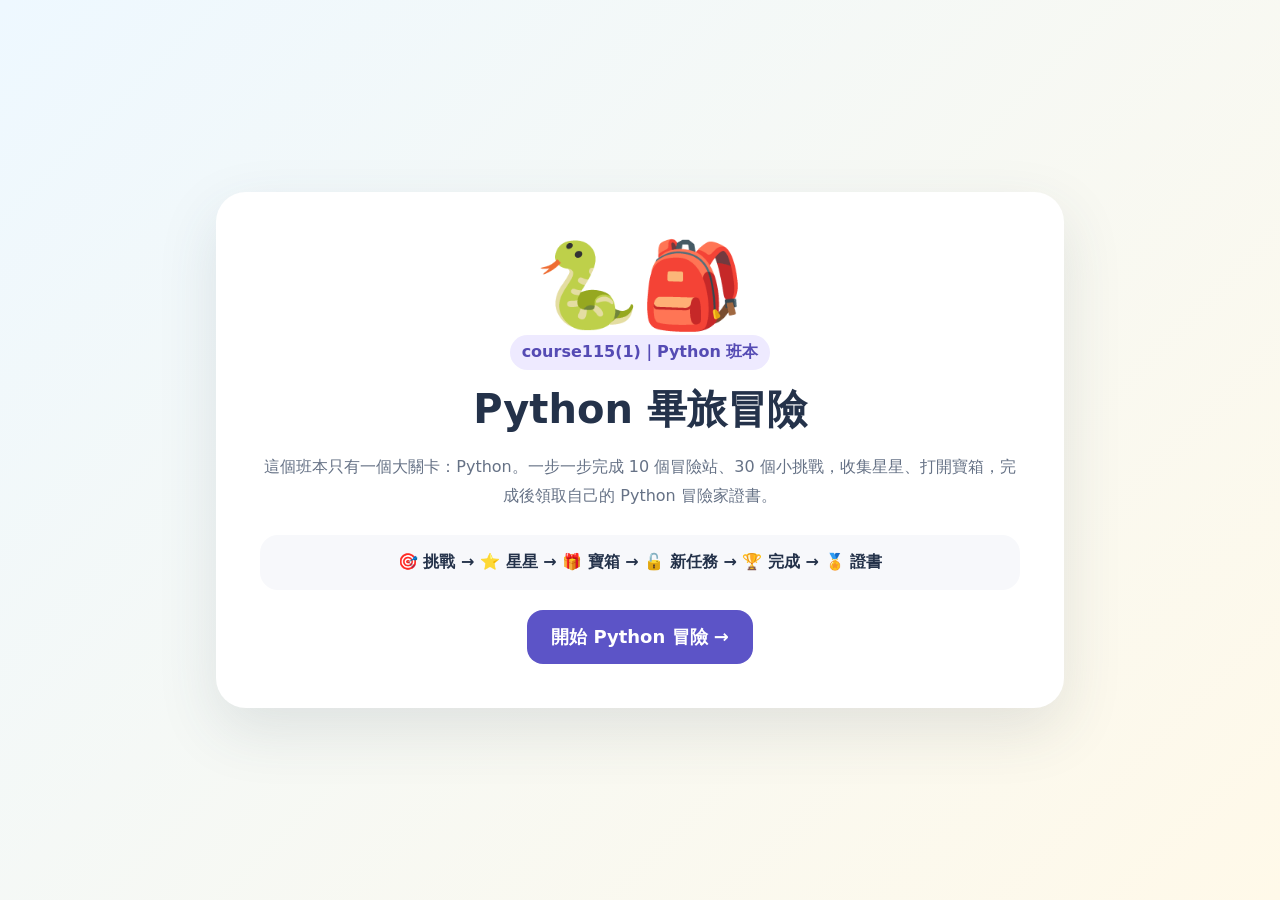
==== index.html @ 56f0631f "Add files via upload Create Python adventure course115-1" ====
<!doctype html>
<html lang="zh-Hant"><head><meta charset="utf-8"><meta name="viewport" content="width=device-width,initial-scale=1">
<title>course115(1)｜Python 冒險班本</title>
<style>
body{margin:0;font-family:system-ui,-apple-system,"Noto Sans TC",sans-serif;background:linear-gradient(135deg,#eef8ff,#fff9e9);color:#24324a;min-height:100vh;display:grid;place-items:center}
main{width:min(760px,90vw);background:#fff;padding:44px;border-radius:30px;box-shadow:0 22px 60px #34475b20;text-align:center}
.hero{font-size:84px}.tag{display:inline-block;background:#eeeaff;color:#554bb4;padding:7px 12px;border-radius:999px;font-weight:800}
h1{font-size:40px;margin:12px 0}.start{display:inline-block;margin-top:20px;background:#5c54c7;color:#fff;text-decoration:none;padding:15px 24px;border-radius:16px;font-weight:900;font-size:18px}
p{line-height:1.8;color:#667286}.route{margin-top:25px;background:#f7f8fb;border-radius:18px;padding:17px;font-weight:700}
</style></head><body><main>
<div class="hero">🐍🎒</div><span class="tag">course115(1)｜Python 班本</span>
<h1>Python 畢旅冒險</h1>
<p>這個班本只有一個大關卡：Python。一步一步完成 10 個冒險站、30 個小挑戰，收集星星、打開寶箱，完成後領取自己的 Python 冒險家證書。</p>
<div class="route">🎯 挑戰 → ⭐ 星星 → 🎁 寶箱 → 🔓 新任務 → 🏆 完成 → 🏅 證書</div>
<a class="start" href="11601/python.html">開始 Python 冒險 →</a>
</main></body></html>
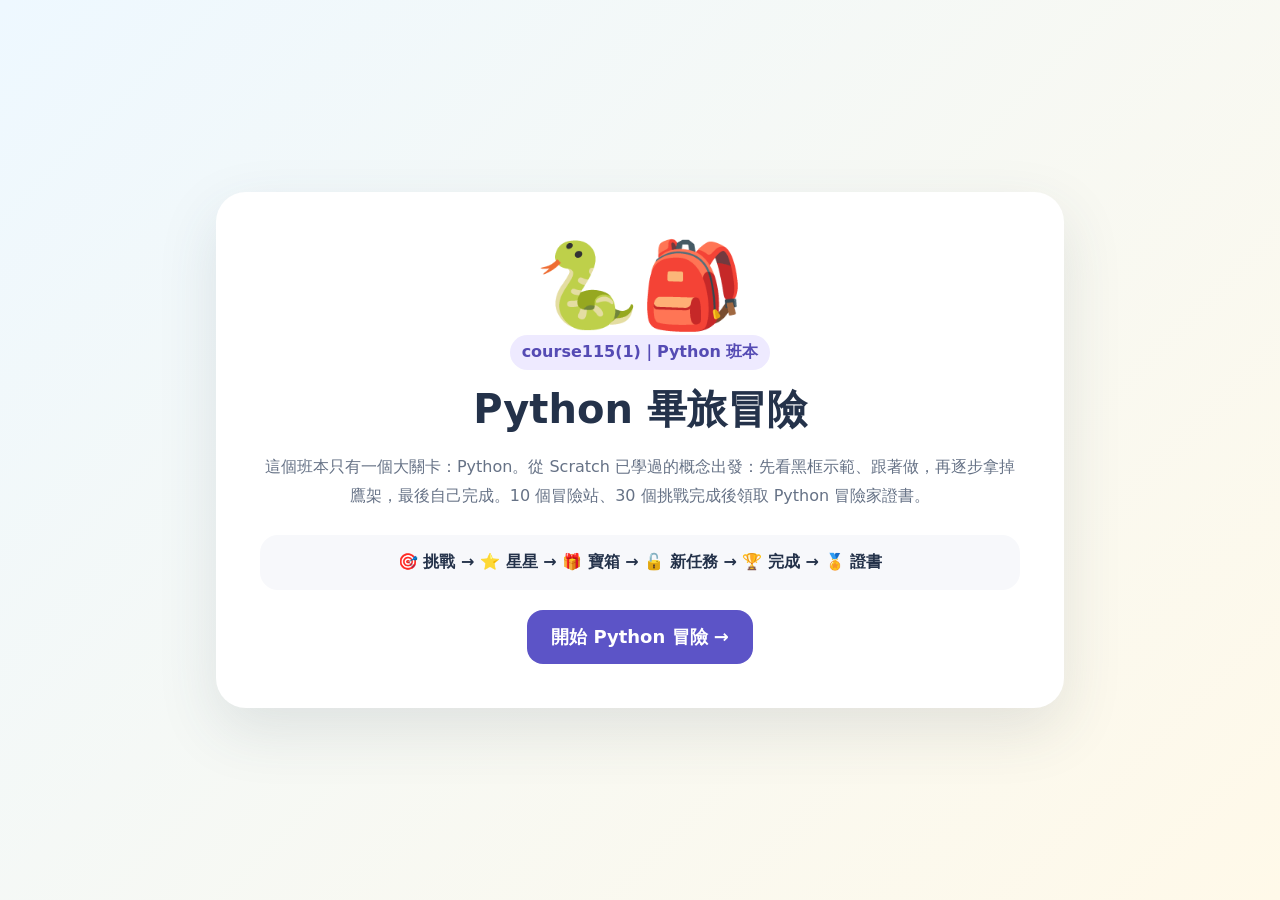
==== commit 4b96e4a8: "Add files via upload Upgrade course115-1 to Python student v2" ====
--- a/index.html
+++ b/index.html
@@ -10,7 +10,7 @@
 </style></head><body><main>
 <div class="hero">🐍🎒</div><span class="tag">course115(1)｜Python 班本</span>
 <h1>Python 畢旅冒險</h1>
-<p>這個班本只有一個大關卡：Python。一步一步完成 10 個冒險站、30 個小挑戰，收集星星、打開寶箱，完成後領取自己的 Python 冒險家證書。</p>
+<p>這個班本只有一個大關卡：Python。從 Scratch 已學過的概念出發：先看黑框示範、跟著做，再逐步拿掉鷹架，最後自己完成。10 個冒險站、30 個挑戰完成後領取 Python 冒險家證書。</p>
 <div class="route">🎯 挑戰 → ⭐ 星星 → 🎁 寶箱 → 🔓 新任務 → 🏆 完成 → 🏅 證書</div>
 <a class="start" href="11601/python.html">開始 Python 冒險 →</a>
 </main></body></html>
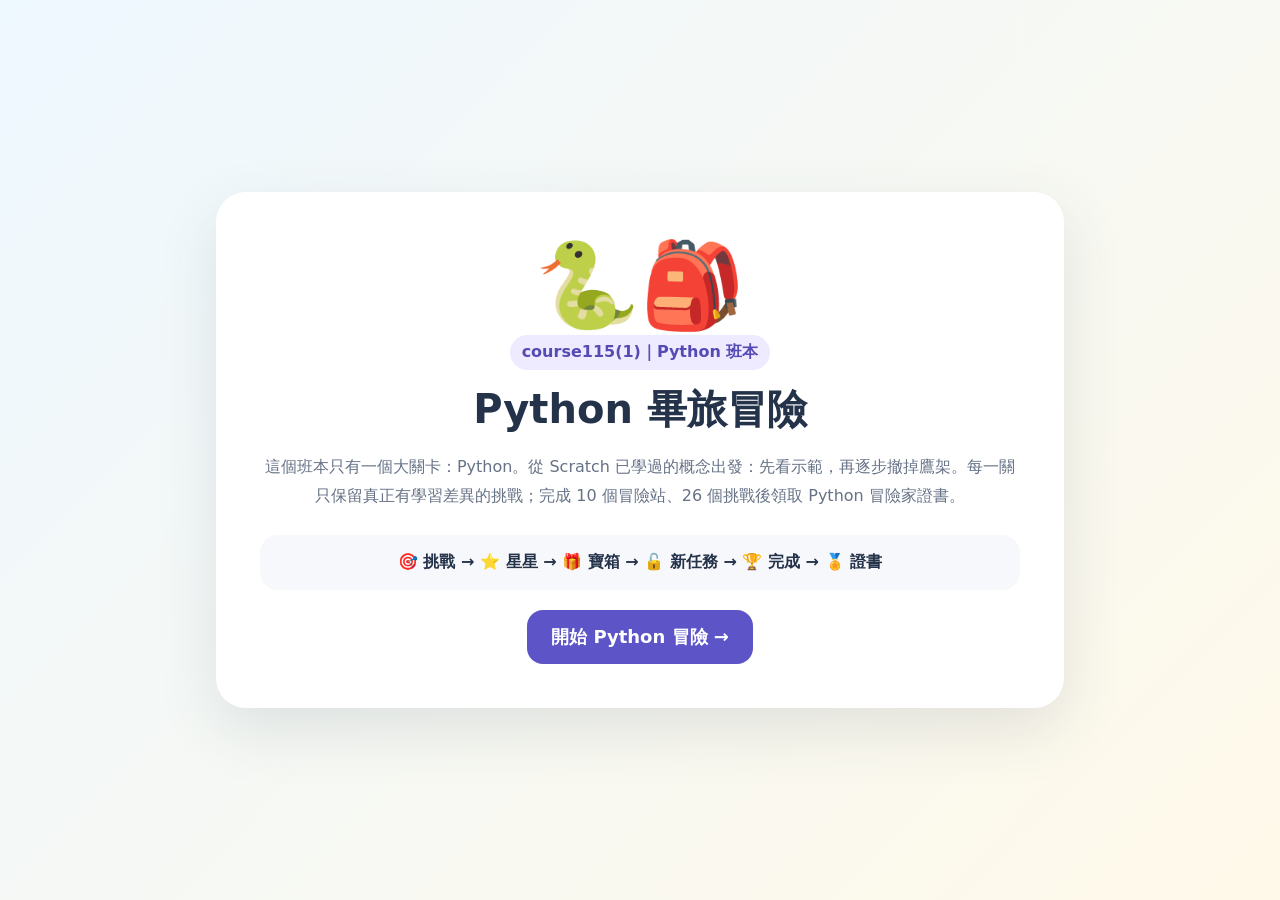
==== commit 3417aa6c: "Add files via upload Upgrade course115-1 to Python student v3" ====
--- a/index.html
+++ b/index.html
@@ -10,7 +10,7 @@
 </style></head><body><main>
 <div class="hero">🐍🎒</div><span class="tag">course115(1)｜Python 班本</span>
 <h1>Python 畢旅冒險</h1>
-<p>這個班本只有一個大關卡：Python。從 Scratch 已學過的概念出發：先看黑框示範、跟著做，再逐步拿掉鷹架，最後自己完成。10 個冒險站、30 個挑戰完成後領取 Python 冒險家證書。</p>
+<p>這個班本只有一個大關卡：Python。從 Scratch 已學過的概念出發：先看示範，再逐步撤掉鷹架。每一關只保留真正有學習差異的挑戰；完成 10 個冒險站、26 個挑戰後領取 Python 冒險家證書。</p>
 <div class="route">🎯 挑戰 → ⭐ 星星 → 🎁 寶箱 → 🔓 新任務 → 🏆 完成 → 🏅 證書</div>
 <a class="start" href="11601/python.html">開始 Python 冒險 →</a>
 </main></body></html>
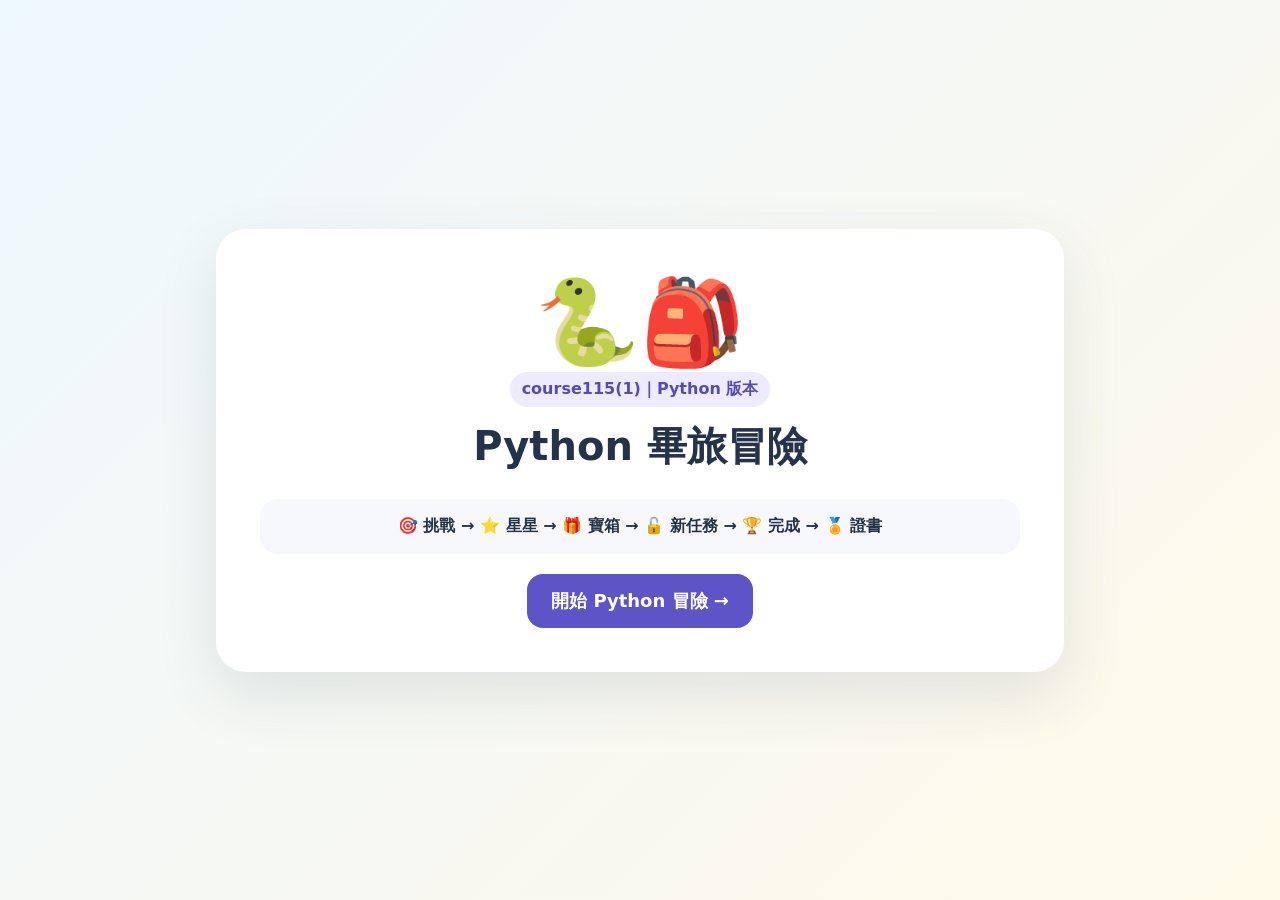
==== commit f64ffdf4: "Add files via upload Upgrade course115-1 to Python student v5.1" ====
--- a/index.html
+++ b/index.html
@@ -1,6 +1,6 @@
 <!doctype html>
 <html lang="zh-Hant"><head><meta charset="utf-8"><meta name="viewport" content="width=device-width,initial-scale=1">
-<title>course115(1)｜Python 冒險班本</title>
+<title>course115(1)｜Python 冒險版本</title>
 <style>
 body{margin:0;font-family:system-ui,-apple-system,"Noto Sans TC",sans-serif;background:linear-gradient(135deg,#eef8ff,#fff9e9);color:#24324a;min-height:100vh;display:grid;place-items:center}
 main{width:min(760px,90vw);background:#fff;padding:44px;border-radius:30px;box-shadow:0 22px 60px #34475b20;text-align:center}
@@ -8,9 +8,9 @@
 h1{font-size:40px;margin:12px 0}.start{display:inline-block;margin-top:20px;background:#5c54c7;color:#fff;text-decoration:none;padding:15px 24px;border-radius:16px;font-weight:900;font-size:18px}
 p{line-height:1.8;color:#667286}.route{margin-top:25px;background:#f7f8fb;border-radius:18px;padding:17px;font-weight:700}
 </style></head><body><main>
-<div class="hero">🐍🎒</div><span class="tag">course115(1)｜Python 班本</span>
+<div class="hero">🐍🎒</div><span class="tag">course115(1)｜Python 版本</span>
 <h1>Python 畢旅冒險</h1>
-<p>這個班本只有一個大關卡：Python。從 Scratch 已學過的概念出發：先看示範，再逐步撤掉鷹架。每一關只保留真正有學習差異的挑戰；完成 10 個冒險站、26 個挑戰後領取 Python 冒險家證書。</p>
+<p></p>
 <div class="route">🎯 挑戰 → ⭐ 星星 → 🎁 寶箱 → 🔓 新任務 → 🏆 完成 → 🏅 證書</div>
 <a class="start" href="11601/python.html">開始 Python 冒險 →</a>
 </main></body></html>
